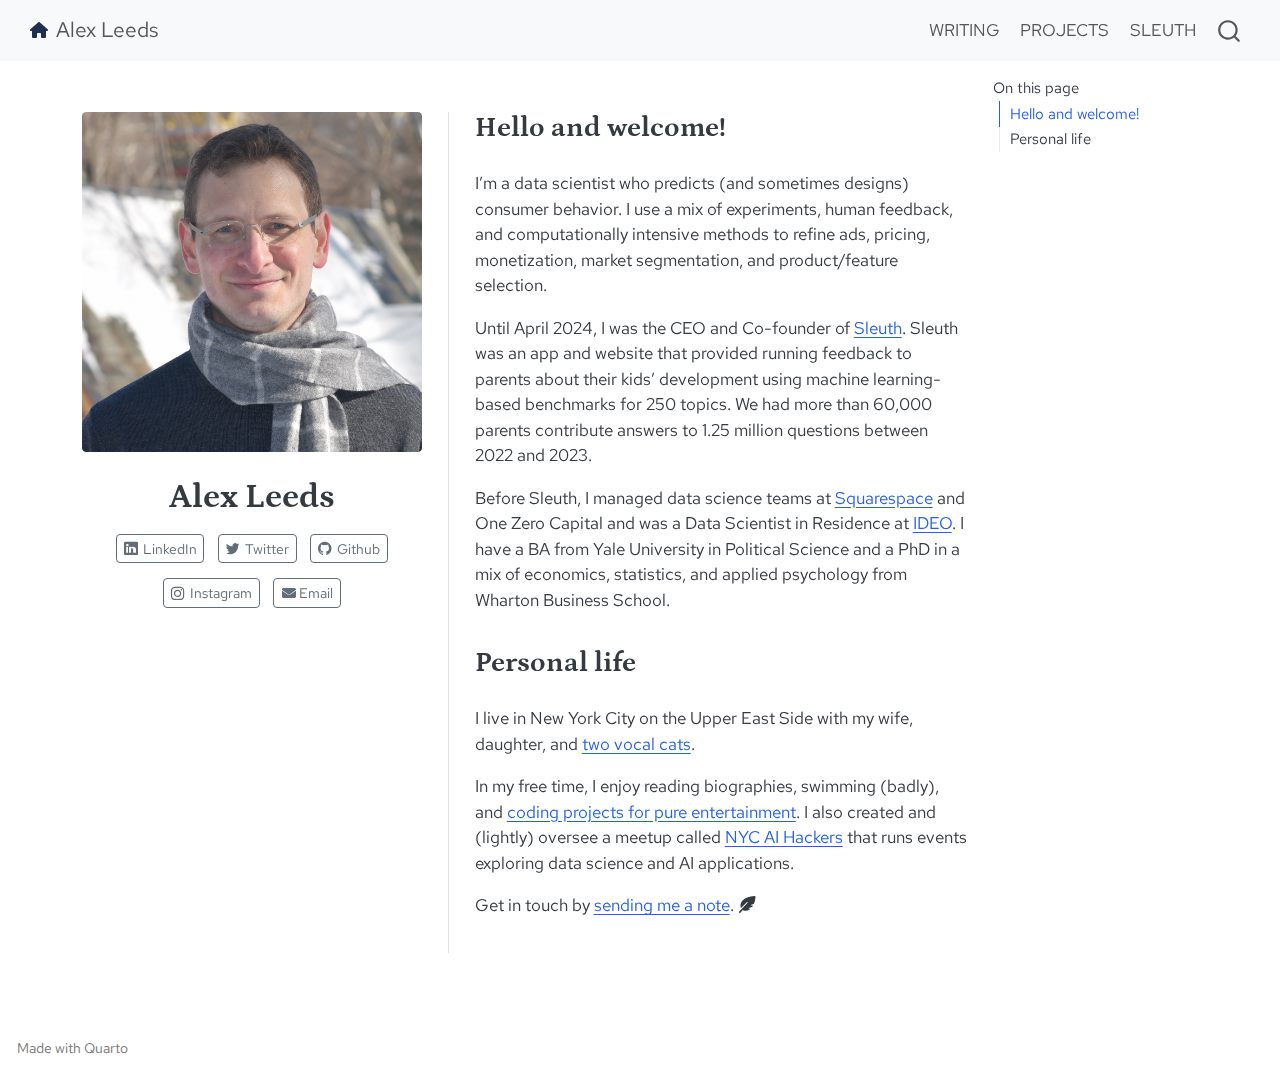
==== docs/index.html @ a62a5e2c "Small site updates" ====
<!DOCTYPE html>
<html xmlns="http://www.w3.org/1999/xhtml" lang="en" xml:lang="en"><head>

<meta charset="utf-8">
<meta name="generator" content="quarto-1.4.537">

<meta name="viewport" content="width=device-width, initial-scale=1.0, user-scalable=yes">


<title>Alex Leeds</title>
<style>
code{white-space: pre-wrap;}
span.smallcaps{font-variant: small-caps;}
div.columns{display: flex; gap: min(4vw, 1.5em);}
div.column{flex: auto; overflow-x: auto;}
div.hanging-indent{margin-left: 1.5em; text-indent: -1.5em;}
ul.task-list{list-style: none;}
ul.task-list li input[type="checkbox"] {
  width: 0.8em;
  margin: 0 0.8em 0.2em -1em; /* quarto-specific, see https://github.com/quarto-dev/quarto-cli/issues/4556 */ 
  vertical-align: middle;
}
</style>


<script src="site_libs/quarto-nav/quarto-nav.js"></script>
<script src="site_libs/quarto-nav/headroom.min.js"></script>
<script src="site_libs/clipboard/clipboard.min.js"></script>
<script src="site_libs/quarto-search/autocomplete.umd.js"></script>
<script src="site_libs/quarto-search/fuse.min.js"></script>
<script src="site_libs/quarto-search/quarto-search.js"></script>
<meta name="quarto:offset" content="./">
<script src="site_libs/quarto-html/quarto.js"></script>
<script src="site_libs/quarto-html/popper.min.js"></script>
<script src="site_libs/quarto-html/tippy.umd.min.js"></script>
<link href="site_libs/quarto-html/tippy.css" rel="stylesheet">
<link href="site_libs/quarto-html/quarto-syntax-highlighting.css" rel="stylesheet" id="quarto-text-highlighting-styles">
<script src="site_libs/bootstrap/bootstrap.min.js"></script>
<link href="site_libs/bootstrap/bootstrap-icons.css" rel="stylesheet">
<link href="site_libs/bootstrap/bootstrap.min.css" rel="stylesheet" id="quarto-bootstrap" data-mode="light">
<link href="site_libs/quarto-contrib/fontawesome6-0.1.0/all.css" rel="stylesheet">
<link href="site_libs/quarto-contrib/fontawesome6-0.1.0/latex-fontsize.css" rel="stylesheet">
<script id="quarto-search-options" type="application/json">{
  "location": "navbar",
  "copy-button": false,
  "collapse-after": 3,
  "panel-placement": "end",
  "type": "overlay",
  "limit": 50,
  "keyboard-shortcut": [
    "f",
    "/",
    "s"
  ],
  "show-item-context": false,
  "language": {
    "search-no-results-text": "No results",
    "search-matching-documents-text": "matching documents",
    "search-copy-link-title": "Copy link to search",
    "search-hide-matches-text": "Hide additional matches",
    "search-more-match-text": "more match in this document",
    "search-more-matches-text": "more matches in this document",
    "search-clear-button-title": "Clear",
    "search-text-placeholder": "",
    "search-detached-cancel-button-title": "Cancel",
    "search-submit-button-title": "Submit",
    "search-label": "Search"
  }
}</script>
<script type="application/ld+json">
{
  "@context":"http://www.schema.org",
  "@type":"Person",
  "name":"Alex Leeds",
  "jobTitle":"Data scientist",
  "height":"72 inches",
  "gender":"male",
  "description":"Alex Leeds is a data scientist living in NYC.",
  "url":"https://alexleeds.github.io",
  "address":{
    "@type":"PostalAddress",
    "addressLocality":"New York",
    "addressRegion":"NY",
    "postalCode":"10021",
    "addressCountry":"United States"
  },
  "birthDate":"1980-06-29",
  "birthPlace":"New York, NY"
}
</script>
<script>
  document.addEventListener('DOMContentLoaded', function () {
    const links = document.querySelectorAll('a[href^="http"]');
    links.forEach(link => {
      if (!link.href.includes(location.hostname)) {
        link.target = '_blank';
        // Optional: Add rel="noopener noreferrer" for security reasons
        link.rel = 'noopener noreferrer';
      }
    });
  });
</script>


<meta property="og:title" content="Alex Leeds">
<meta property="og:description" content="Alex Leeds is a data scientist living in NYC">
<meta property="og:image" content="https://alexleeds.github.io/img/alex_profile_photo_zoomed.jpg">
<meta property="og:site_name" content="Alex Leeds">
<meta name="twitter:title" content="Alex Leeds">
<meta name="twitter:description" content="Alex Leeds is a data scientist living in NYC">
<meta name="twitter:image" content="https://alexleeds.github.io/img/alex_profile_photo_zoomed.jpg">
<meta name="twitter:card" content="summary_large_image">
</head>

<body class="nav-fixed">

<div id="quarto-search-results"></div>
  <header id="quarto-header" class="headroom fixed-top">
    <nav class="navbar navbar-expand-lg " data-bs-theme="dark">
      <div class="navbar-container container-fluid">
      <div class="navbar-brand-container mx-auto">
    <a href="./index.html" class="navbar-brand navbar-brand-logo">
    <img src="./img/house-solid.svg" alt="" class="navbar-logo">
    </a>
    <a class="navbar-brand" href="./index.html">
    <span class="navbar-title">Alex Leeds</span>
    </a>
  </div>
            <div id="quarto-search" class="" title="Search"></div>
          <button class="navbar-toggler" type="button" data-bs-toggle="collapse" data-bs-target="#navbarCollapse" aria-controls="navbarCollapse" aria-expanded="false" aria-label="Toggle navigation" onclick="if (window.quartoToggleHeadroom) { window.quartoToggleHeadroom(); }">
  <span class="navbar-toggler-icon"></span>
</button>
          <div class="collapse navbar-collapse" id="navbarCollapse">
            <ul class="navbar-nav navbar-nav-scroll ms-auto">
  <li class="nav-item">
    <a class="nav-link" href="./writing"> 
<span class="menu-text">WRITING</span></a>
  </li>  
  <li class="nav-item">
    <a class="nav-link" href="./projects"> 
<span class="menu-text">PROJECTS</span></a>
  </li>  
  <li class="nav-item">
    <a class="nav-link" href="https://about.hellosleuth.com/"> 
<span class="menu-text">SLEUTH</span></a>
  </li>  
</ul>
          </div> <!-- /navcollapse -->
          <div class="quarto-navbar-tools">
</div>
      </div> <!-- /container-fluid -->
    </nav>
</header>
<!-- content -->
<div id="quarto-content" class="quarto-container page-columns page-rows-contents page-layout-full page-navbar">
<!-- sidebar -->
<!-- margin-sidebar -->
    <div id="quarto-margin-sidebar" class="sidebar margin-sidebar">
        <nav id="TOC" role="doc-toc" class="toc-active">
    <h2 id="toc-title">On this page</h2>
  <ul>
  <li><a href="#hello-and-welcome" id="toc-hello-and-welcome" class="nav-link active" data-scroll-target="#hello-and-welcome">Hello and welcome!</a></li>
  <li><a href="#personal-life" id="toc-personal-life" class="nav-link" data-scroll-target="#personal-life">Personal life</a></li>
  </ul>
</nav>
    </div>
<!-- main -->
<div class="quarto-about-trestles content column-page-left">
  <div class="about-entity">
    <img src="img/alex_profile_photo_zoomed.jpg" class="about-image
  rounded " style="width: 20em;">
<header id="title-block-header" class="quarto-title-block default">
<div class="quarto-title">
<h1 class="title">Alex Leeds</h1>
</div>
<div class="quarto-title-meta column-page-left">
  </div>
</header>
    <div class="about-links">
  <a href="https://www.linkedin.com/in/alexleeds/" class="about-link" rel="" target="">
    <i class="bi bi-linkedin"></i>
     <span class="about-link-text">LinkedIn</span>
  </a>
  <a href="https://twitter.com/xanleeds" class="about-link" rel="" target="">
    <i class="bi bi-twitter"></i>
     <span class="about-link-text">Twitter</span>
  </a>
  <a href="https://github.com/alexleeds" class="about-link" rel="" target="">
    <i class="bi bi-github"></i>
     <span class="about-link-text">Github</span>
  </a>
  <a href="https://www.instagram.com/xanleeds/" class="about-link" rel="" target="">
    <i class="bi bi-instagram"></i>
     <span class="about-link-text">Instagram</span>
  </a>
  <a href="mailto:alex.leeds+website@gmail.com" class="about-link" rel="" target="">
     <span class="about-link-text"><i class="fa-solid fa-envelope" aria-label="envelope"></i> Email</span>
  </a>
</div>
  </div>
  <div class="about-contents"><main class="content column-page-left" id="quarto-document-content">

<script type="application/ld+json"> {"@context":"http://www.schema.org","@type":"person","name":"Alex Leeds","jobTitle":"CEO and co-founder, Sleuth","height":"72 inches","gender":"male","description":"Alex Leeds is a data scientist working at the intersection of AI/ML, strategy, and operations.","url":"https://alexleeds.github.com","image":"https://alexleeds.github.com/img/IMG_5986.jpeg","address":{"@type":"PostalAddress","addressLocality":"New York","addressRegion":"NY","postalCode":"10021","birthDate":"1980-06-29","birthPlace":"New York, NYC","memberOf":[{"@type":"Organization","name":"NYC AI hackers"}],"nationality":[{"@type":"Country","name":"United States"},{"@type":"Country","name":"United States"}]}}
</script>
<section id="hello-and-welcome" class="level2">
<h2 data-anchor-id="hello-and-welcome">Hello and welcome!</h2>
<p>I’m a data scientist who predicts (and sometimes designs) consumer behavior. I use a mix of experiments, human feedback, and computationally intensive methods to refine ads, pricing, monetization, market segmentation, and product/feature selection.</p>
<p>Until April 2024, I was the CEO and Co-founder of <a href="https://about.hellosleuth.com/">Sleuth</a>. Sleuth was an app and website that provided running feedback to parents about their kids’ development using machine learning-based benchmarks for 250 topics. We had more than 60,000 parents contribute answers to 1.25 million questions between 2022 and 2023.</p>
<p>Before Sleuth, I managed data science teams at <a href="https://www.squarespace.com/">Squarespace</a> and One Zero Capital and was a Data Scientist in Residence at <a href="https://www.ideo.com/">IDEO</a>. I have a BA from Yale University in Political Science and a PhD in a mix of economics, statistics, and applied psychology from Wharton Business School.</p>
</section>
<section id="personal-life" class="level2">
<h2 data-anchor-id="personal-life">Personal life</h2>
<p>I live in New York City on the Upper East Side with my wife, daughter, and <a href="https://www.instagram.com/p/Bxz-7J6pzJs/">two vocal cats</a>.</p>
<p>In my free time, I enjoy reading biographies, swimming (badly), and <a href="./projects/">coding projects for pure entertainment</a>. I also created and (lightly) oversee a meetup called <a href="https://www.meetup.com/ai-hackers/">NYC AI Hackers</a> that runs events exploring data science and AI applications.</p>
<p>Get in touch by <a href="./mailto:alex.leeds+website@gmail.com">sending me a note</a>. <i class="fa-solid fa-feather-pointed" aria-label="feather-pointed"></i></p>


</section>
</main></div>
</div>
 <!-- /main -->
<script id="quarto-html-after-body" type="application/javascript">
window.document.addEventListener("DOMContentLoaded", function (event) {
  const toggleBodyColorMode = (bsSheetEl) => {
    const mode = bsSheetEl.getAttribute("data-mode");
    const bodyEl = window.document.querySelector("body");
    if (mode === "dark") {
      bodyEl.classList.add("quarto-dark");
      bodyEl.classList.remove("quarto-light");
    } else {
      bodyEl.classList.add("quarto-light");
      bodyEl.classList.remove("quarto-dark");
    }
  }
  const toggleBodyColorPrimary = () => {
    const bsSheetEl = window.document.querySelector("link#quarto-bootstrap");
    if (bsSheetEl) {
      toggleBodyColorMode(bsSheetEl);
    }
  }
  toggleBodyColorPrimary();  
  const isCodeAnnotation = (el) => {
    for (const clz of el.classList) {
      if (clz.startsWith('code-annotation-')) {                     
        return true;
      }
    }
    return false;
  }
  const clipboard = new window.ClipboardJS('.code-copy-button', {
    text: function(trigger) {
      const codeEl = trigger.previousElementSibling.cloneNode(true);
      for (const childEl of codeEl.children) {
        if (isCodeAnnotation(childEl)) {
          childEl.remove();
        }
      }
      return codeEl.innerText;
    }
  });
  clipboard.on('success', function(e) {
    // button target
    const button = e.trigger;
    // don't keep focus
    button.blur();
    // flash "checked"
    button.classList.add('code-copy-button-checked');
    var currentTitle = button.getAttribute("title");
    button.setAttribute("title", "Copied!");
    let tooltip;
    if (window.bootstrap) {
      button.setAttribute("data-bs-toggle", "tooltip");
      button.setAttribute("data-bs-placement", "left");
      button.setAttribute("data-bs-title", "Copied!");
      tooltip = new bootstrap.Tooltip(button, 
        { trigger: "manual", 
          customClass: "code-copy-button-tooltip",
          offset: [0, -8]});
      tooltip.show();    
    }
    setTimeout(function() {
      if (tooltip) {
        tooltip.hide();
        button.removeAttribute("data-bs-title");
        button.removeAttribute("data-bs-toggle");
        button.removeAttribute("data-bs-placement");
      }
      button.setAttribute("title", currentTitle);
      button.classList.remove('code-copy-button-checked');
    }, 1000);
    // clear code selection
    e.clearSelection();
  });
  function tippyHover(el, contentFn, onTriggerFn, onUntriggerFn) {
    const config = {
      allowHTML: true,
      maxWidth: 500,
      delay: 100,
      arrow: false,
      appendTo: function(el) {
          return el.parentElement;
      },
      interactive: true,
      interactiveBorder: 10,
      theme: 'quarto',
      placement: 'bottom-start',
    };
    if (contentFn) {
      config.content = contentFn;
    }
    if (onTriggerFn) {
      config.onTrigger = onTriggerFn;
    }
    if (onUntriggerFn) {
      config.onUntrigger = onUntriggerFn;
    }
    window.tippy(el, config); 
  }
  const noterefs = window.document.querySelectorAll('a[role="doc-noteref"]');
  for (var i=0; i<noterefs.length; i++) {
    const ref = noterefs[i];
    tippyHover(ref, function() {
      // use id or data attribute instead here
      let href = ref.getAttribute('data-footnote-href') || ref.getAttribute('href');
      try { href = new URL(href).hash; } catch {}
      const id = href.replace(/^#\/?/, "");
      const note = window.document.getElementById(id);
      return note.innerHTML;
    });
  }
  const xrefs = window.document.querySelectorAll('a.quarto-xref');
  const processXRef = (id, note) => {
    // Strip column container classes
    const stripColumnClz = (el) => {
      el.classList.remove("page-full", "page-columns");
      if (el.children) {
        for (const child of el.children) {
          stripColumnClz(child);
        }
      }
    }
    stripColumnClz(note)
    if (id === null || id.startsWith('sec-')) {
      // Special case sections, only their first couple elements
      const container = document.createElement("div");
      if (note.children && note.children.length > 2) {
        container.appendChild(note.children[0].cloneNode(true));
        for (let i = 1; i < note.children.length; i++) {
          const child = note.children[i];
          if (child.tagName === "P" && child.innerText === "") {
            continue;
          } else {
            container.appendChild(child.cloneNode(true));
            break;
          }
        }
        if (window.Quarto?.typesetMath) {
          window.Quarto.typesetMath(container);
        }
        return container.innerHTML
      } else {
        if (window.Quarto?.typesetMath) {
          window.Quarto.typesetMath(note);
        }
        return note.innerHTML;
      }
    } else {
      // Remove any anchor links if they are present
      const anchorLink = note.querySelector('a.anchorjs-link');
      if (anchorLink) {
        anchorLink.remove();
      }
      if (window.Quarto?.typesetMath) {
        window.Quarto.typesetMath(note);
      }
      return note.innerHTML;
    }
  }
  for (var i=0; i<xrefs.length; i++) {
    const xref = xrefs[i];
    tippyHover(xref, undefined, function(instance) {
      instance.disable();
      let url = xref.getAttribute('href');
      let hash = undefined; 
      if (url.startsWith('#')) {
        hash = url;
      } else {
        try { hash = new URL(url).hash; } catch {}
      }
      if (hash) {
        const id = hash.replace(/^#\/?/, "");
        const note = window.document.getElementById(id);
        if (note !== null) {
          try {
            const html = processXRef(id, note.cloneNode(true));
            instance.setContent(html);
          } finally {
            instance.enable();
            instance.show();
          }
        } else {
          // See if we can fetch this
          fetch(url.split('#')[0])
          .then(res => res.text())
          .then(html => {
            const parser = new DOMParser();
            const htmlDoc = parser.parseFromString(html, "text/html");
            const note = htmlDoc.getElementById(id);
            if (note !== null) {
              const html = processXRef(id, note);
              instance.setContent(html);
            } 
          }).finally(() => {
            instance.enable();
            instance.show();
          });
        }
      } else {
        // See if we can fetch a full url (with no hash to target)
        // This is a special case and we should probably do some content thinning / targeting
        fetch(url)
        .then(res => res.text())
        .then(html => {
          const parser = new DOMParser();
          const htmlDoc = parser.parseFromString(html, "text/html");
          const note = htmlDoc.querySelector('main.content');
          if (note !== null) {
            // This should only happen for chapter cross references
            // (since there is no id in the URL)
            // remove the first header
            if (note.children.length > 0 && note.children[0].tagName === "HEADER") {
              note.children[0].remove();
            }
            const html = processXRef(null, note);
            instance.setContent(html);
          } 
        }).finally(() => {
          instance.enable();
          instance.show();
        });
      }
    }, function(instance) {
    });
  }
      let selectedAnnoteEl;
      const selectorForAnnotation = ( cell, annotation) => {
        let cellAttr = 'data-code-cell="' + cell + '"';
        let lineAttr = 'data-code-annotation="' +  annotation + '"';
        const selector = 'span[' + cellAttr + '][' + lineAttr + ']';
        return selector;
      }
      const selectCodeLines = (annoteEl) => {
        const doc = window.document;
        const targetCell = annoteEl.getAttribute("data-target-cell");
        const targetAnnotation = annoteEl.getAttribute("data-target-annotation");
        const annoteSpan = window.document.querySelector(selectorForAnnotation(targetCell, targetAnnotation));
        const lines = annoteSpan.getAttribute("data-code-lines").split(",");
        const lineIds = lines.map((line) => {
          return targetCell + "-" + line;
        })
        let top = null;
        let height = null;
        let parent = null;
        if (lineIds.length > 0) {
            //compute the position of the single el (top and bottom and make a div)
            const el = window.document.getElementById(lineIds[0]);
            top = el.offsetTop;
            height = el.offsetHeight;
            parent = el.parentElement.parentElement;
          if (lineIds.length > 1) {
            const lastEl = window.document.getElementById(lineIds[lineIds.length - 1]);
            const bottom = lastEl.offsetTop + lastEl.offsetHeight;
            height = bottom - top;
          }
          if (top !== null && height !== null && parent !== null) {
            // cook up a div (if necessary) and position it 
            let div = window.document.getElementById("code-annotation-line-highlight");
            if (div === null) {
              div = window.document.createElement("div");
              div.setAttribute("id", "code-annotation-line-highlight");
              div.style.position = 'absolute';
              parent.appendChild(div);
            }
            div.style.top = top - 2 + "px";
            div.style.height = height + 4 + "px";
            div.style.left = 0;
            let gutterDiv = window.document.getElementById("code-annotation-line-highlight-gutter");
            if (gutterDiv === null) {
              gutterDiv = window.document.createElement("div");
              gutterDiv.setAttribute("id", "code-annotation-line-highlight-gutter");
              gutterDiv.style.position = 'absolute';
              const codeCell = window.document.getElementById(targetCell);
              const gutter = codeCell.querySelector('.code-annotation-gutter');
              gutter.appendChild(gutterDiv);
            }
            gutterDiv.style.top = top - 2 + "px";
            gutterDiv.style.height = height + 4 + "px";
          }
          selectedAnnoteEl = annoteEl;
        }
      };
      const unselectCodeLines = () => {
        const elementsIds = ["code-annotation-line-highlight", "code-annotation-line-highlight-gutter"];
        elementsIds.forEach((elId) => {
          const div = window.document.getElementById(elId);
          if (div) {
            div.remove();
          }
        });
        selectedAnnoteEl = undefined;
      };
        // Handle positioning of the toggle
    window.addEventListener(
      "resize",
      throttle(() => {
        elRect = undefined;
        if (selectedAnnoteEl) {
          selectCodeLines(selectedAnnoteEl);
        }
      }, 10)
    );
    function throttle(fn, ms) {
    let throttle = false;
    let timer;
      return (...args) => {
        if(!throttle) { // first call gets through
            fn.apply(this, args);
            throttle = true;
        } else { // all the others get throttled
            if(timer) clearTimeout(timer); // cancel #2
            timer = setTimeout(() => {
              fn.apply(this, args);
              timer = throttle = false;
            }, ms);
        }
      };
    }
      // Attach click handler to the DT
      const annoteDls = window.document.querySelectorAll('dt[data-target-cell]');
      for (const annoteDlNode of annoteDls) {
        annoteDlNode.addEventListener('click', (event) => {
          const clickedEl = event.target;
          if (clickedEl !== selectedAnnoteEl) {
            unselectCodeLines();
            const activeEl = window.document.querySelector('dt[data-target-cell].code-annotation-active');
            if (activeEl) {
              activeEl.classList.remove('code-annotation-active');
            }
            selectCodeLines(clickedEl);
            clickedEl.classList.add('code-annotation-active');
          } else {
            // Unselect the line
            unselectCodeLines();
            clickedEl.classList.remove('code-annotation-active');
          }
        });
      }
  const findCites = (el) => {
    const parentEl = el.parentElement;
    if (parentEl) {
      const cites = parentEl.dataset.cites;
      if (cites) {
        return {
          el,
          cites: cites.split(' ')
        };
      } else {
        return findCites(el.parentElement)
      }
    } else {
      return undefined;
    }
  };
  var bibliorefs = window.document.querySelectorAll('a[role="doc-biblioref"]');
  for (var i=0; i<bibliorefs.length; i++) {
    const ref = bibliorefs[i];
    const citeInfo = findCites(ref);
    if (citeInfo) {
      tippyHover(citeInfo.el, function() {
        var popup = window.document.createElement('div');
        citeInfo.cites.forEach(function(cite) {
          var citeDiv = window.document.createElement('div');
          citeDiv.classList.add('hanging-indent');
          citeDiv.classList.add('csl-entry');
          var biblioDiv = window.document.getElementById('ref-' + cite);
          if (biblioDiv) {
            citeDiv.innerHTML = biblioDiv.innerHTML;
          }
          popup.appendChild(citeDiv);
        });
        return popup.innerHTML;
      });
    }
  }
});
</script>
</div> <!-- /content -->
<footer class="footer">
  <div class="nav-footer">
    <div class="nav-footer-left">
<p>Made with Quarto</p>
</div>   
    <div class="nav-footer-center">
      &nbsp;
    </div>
    <div class="nav-footer-right">
      &nbsp;
    </div>
  </div>
</footer>




</body></html>
---- docs/site_libs/quarto-html/tippy.css ----
.tippy-box[data-animation=fade][data-state=hidden]{opacity:0}[data-tippy-root]{max-width:calc(100vw - 10px)}.tippy-box{position:relative;background-color:#333;color:#fff;border-radius:4px;font-size:14px;line-height:1.4;white-space:normal;outline:0;transition-property:transform,visibility,opacity}.tippy-box[data-placement^=top]>.tippy-arrow{bottom:0}.tippy-box[data-placement^=top]>.tippy-arrow:before{bottom:-7px;left:0;border-width:8px 8px 0;border-top-color:initial;transform-origin:center top}.tippy-box[data-placement^=bottom]>.tippy-arrow{top:0}.tippy-box[data-placement^=bottom]>.tippy-arrow:before{top:-7px;left:0;border-width:0 8px 8px;border-bottom-color:initial;transform-origin:center bottom}.tippy-box[data-placement^=left]>.tippy-arrow{right:0}.tippy-box[data-placement^=left]>.tippy-arrow:before{border-width:8px 0 8px 8px;border-left-color:initial;right:-7px;transform-origin:center left}.tippy-box[data-placement^=right]>.tippy-arrow{left:0}.tippy-box[data-placement^=right]>.tippy-arrow:before{left:-7px;border-width:8px 8px 8px 0;border-right-color:initial;transform-origin:center right}.tippy-box[data-inertia][data-state=visible]{transition-timing-function:cubic-bezier(.54,1.5,.38,1.11)}.tippy-arrow{width:16px;height:16px;color:#333}.tippy-arrow:before{content:"";position:absolute;border-color:transparent;border-style:solid}.tippy-content{position:relative;padding:5px 9px;z-index:1}
---- docs/site_libs/quarto-html/quarto-syntax-highlighting.css ----
/* quarto syntax highlight colors */
:root {
  --quarto-hl-ot-color: #003B4F;
  --quarto-hl-at-color: #657422;
  --quarto-hl-ss-color: #20794D;
  --quarto-hl-an-color: #5E5E5E;
  --quarto-hl-fu-color: #4758AB;
  --quarto-hl-st-color: #20794D;
  --quarto-hl-cf-color: #003B4F;
  --quarto-hl-op-color: #5E5E5E;
  --quarto-hl-er-color: #AD0000;
  --quarto-hl-bn-color: #AD0000;
  --quarto-hl-al-color: #AD0000;
  --quarto-hl-va-color: #111111;
  --quarto-hl-bu-color: inherit;
  --quarto-hl-ex-color: inherit;
  --quarto-hl-pp-color: #AD0000;
  --quarto-hl-in-color: #5E5E5E;
  --quarto-hl-vs-color: #20794D;
  --quarto-hl-wa-color: #5E5E5E;
  --quarto-hl-do-color: #5E5E5E;
  --quarto-hl-im-color: #00769E;
  --quarto-hl-ch-color: #20794D;
  --quarto-hl-dt-color: #AD0000;
  --quarto-hl-fl-color: #AD0000;
  --quarto-hl-co-color: #5E5E5E;
  --quarto-hl-cv-color: #5E5E5E;
  --quarto-hl-cn-color: #8f5902;
  --quarto-hl-sc-color: #5E5E5E;
  --quarto-hl-dv-color: #AD0000;
  --quarto-hl-kw-color: #003B4F;
}

/* other quarto variables */
:root {
  --quarto-font-monospace: SFMono-Regular, Menlo, Monaco, Consolas, "Liberation Mono", "Courier New", monospace;
}

pre > code.sourceCode > span {
  color: #003B4F;
}

code span {
  color: #003B4F;
}

code.sourceCode > span {
  color: #003B4F;
}

div.sourceCode,
div.sourceCode pre.sourceCode {
  color: #003B4F;
}

code span.ot {
  color: #003B4F;
  font-style: inherit;
}

code span.at {
  color: #657422;
  font-style: inherit;
}

code span.ss {
  color: #20794D;
  font-style: inherit;
}

code span.an {
  color: #5E5E5E;
  font-style: inherit;
}

code span.fu {
  color: #4758AB;
  font-style: inherit;
}

code span.st {
  color: #20794D;
  font-style: inherit;
}

code span.cf {
  color: #003B4F;
  font-style: inherit;
}

code span.op {
  color: #5E5E5E;
  font-style: inherit;
}

code span.er {
  color: #AD0000;
  font-style: inherit;
}

code span.bn {
  color: #AD0000;
  font-style: inherit;
}

code span.al {
  color: #AD0000;
  font-style: inherit;
}

code span.va {
  color: #111111;
  font-style: inherit;
}

code span.bu {
  font-style: inherit;
}

code span.ex {
  font-style: inherit;
}

code span.pp {
  color: #AD0000;
  font-style: inherit;
}

code span.in {
  color: #5E5E5E;
  font-style: inherit;
}

code span.vs {
  color: #20794D;
  font-style: inherit;
}

code span.wa {
  color: #5E5E5E;
  font-style: italic;
}

code span.do {
  color: #5E5E5E;
  font-style: italic;
}

code span.im {
  color: #00769E;
  font-style: inherit;
}

code span.ch {
  color: #20794D;
  font-style: inherit;
}

code span.dt {
  color: #AD0000;
  font-style: inherit;
}

code span.fl {
  color: #AD0000;
  font-style: inherit;
}

code span.co {
  color: #5E5E5E;
  font-style: inherit;
}

code span.cv {
  color: #5E5E5E;
  font-style: italic;
}

code span.cn {
  color: #8f5902;
  font-style: inherit;
}

code span.sc {
  color: #5E5E5E;
  font-style: inherit;
}

code span.dv {
  color: #AD0000;
  font-style: inherit;
}

code span.kw {
  color: #003B4F;
  font-style: inherit;
}

.prevent-inlining {
  content: "</";
}

/*# sourceMappingURL=debc5d5d77c3f9108843748ff7464032.css.map */
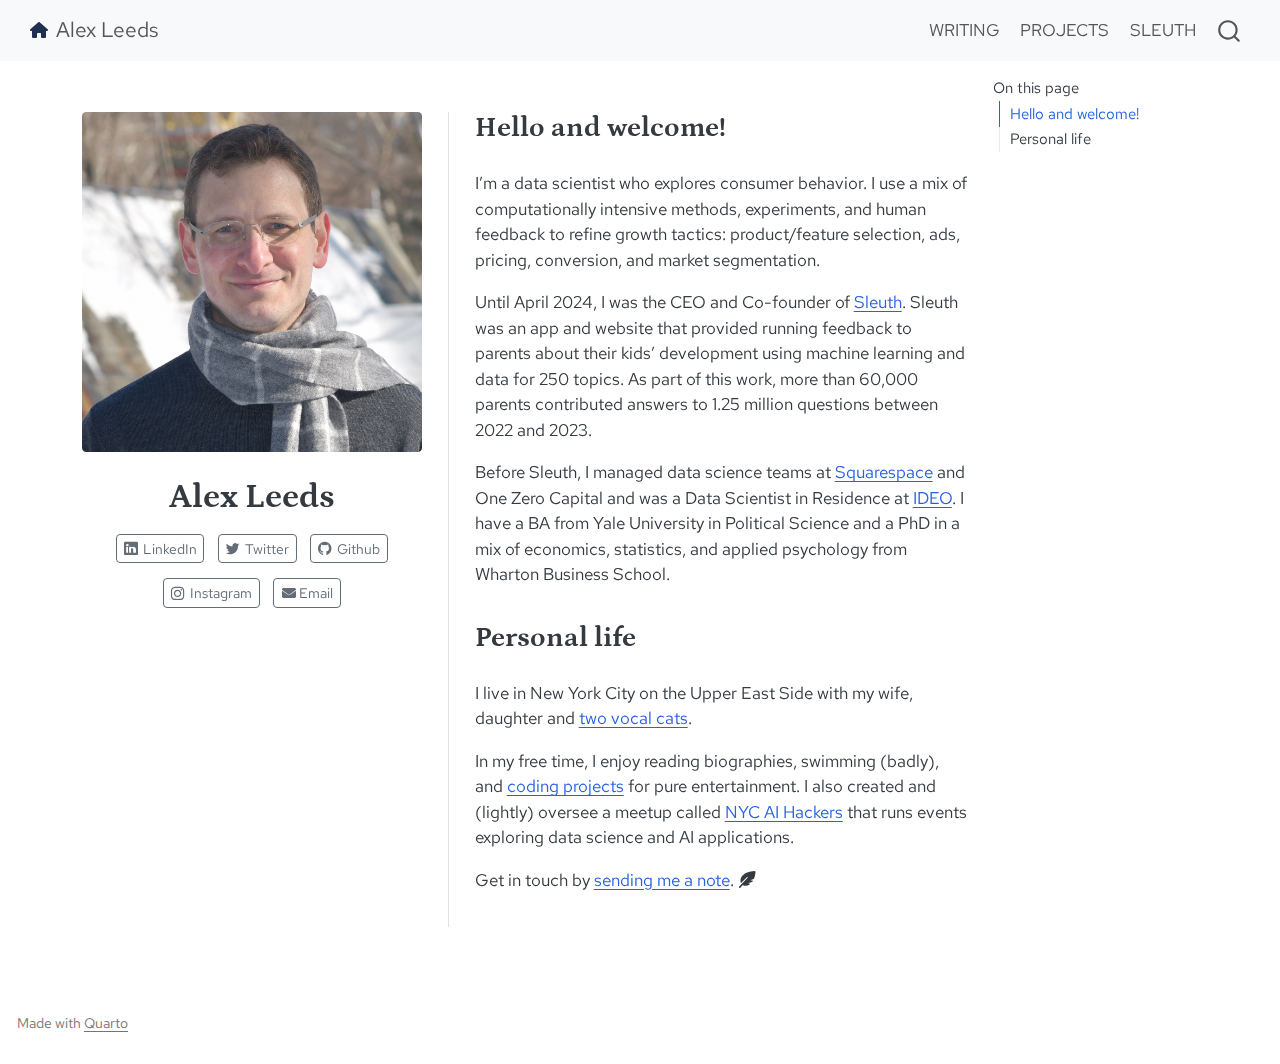
==== commit c1a0c832: "small fixes and favicon addition" ====
--- a/docs/index.html
+++ b/docs/index.html
@@ -30,6 +30,7 @@
 <script src="site_libs/quarto-search/fuse.min.js"></script>
 <script src="site_libs/quarto-search/quarto-search.js"></script>
 <meta name="quarto:offset" content="./">
+<link href="./img/letter_a_by_md_tanvirul_haque.jpg" rel="icon" type="image/jpeg">
 <script src="site_libs/quarto-html/quarto.js"></script>
 <script src="site_libs/quarto-html/popper.min.js"></script>
 <script src="site_libs/quarto-html/tippy.umd.min.js"></script>
@@ -76,7 +77,7 @@
   "height":"72 inches",
   "gender":"male",
   "description":"Alex Leeds is a data scientist living in NYC.",
-  "url":"https://alexleeds.github.io",
+  "url":"https://alexleeds.com",
   "address":{
     "@type":"PostalAddress",
     "addressLocality":"New York",
@@ -104,11 +105,11 @@
 
 <meta property="og:title" content="Alex Leeds">
 <meta property="og:description" content="Alex Leeds is a data scientist living in NYC">
-<meta property="og:image" content="https://alexleeds.github.io/img/alex_profile_photo_zoomed.jpg">
+<meta property="og:image" content="https://alexleeds.com/img/alex_profile_photo_zoomed.jpg">
 <meta property="og:site_name" content="Alex Leeds">
 <meta name="twitter:title" content="Alex Leeds">
 <meta name="twitter:description" content="Alex Leeds is a data scientist living in NYC">
-<meta name="twitter:image" content="https://alexleeds.github.io/img/alex_profile_photo_zoomed.jpg">
+<meta name="twitter:image" content="https://alexleeds.com/img/alex_profile_photo_zoomed.jpg">
 <meta name="twitter:card" content="summary_large_image">
 </head>
 
@@ -200,18 +201,18 @@
   </div>
   <div class="about-contents"><main class="content column-page-left" id="quarto-document-content">
 
-<script type="application/ld+json"> {"@context":"http://www.schema.org","@type":"person","name":"Alex Leeds","jobTitle":"CEO and co-founder, Sleuth","height":"72 inches","gender":"male","description":"Alex Leeds is a data scientist working at the intersection of AI/ML, strategy, and operations.","url":"https://alexleeds.github.com","image":"https://alexleeds.github.com/img/IMG_5986.jpeg","address":{"@type":"PostalAddress","addressLocality":"New York","addressRegion":"NY","postalCode":"10021","birthDate":"1980-06-29","birthPlace":"New York, NYC","memberOf":[{"@type":"Organization","name":"NYC AI hackers"}],"nationality":[{"@type":"Country","name":"United States"},{"@type":"Country","name":"United States"}]}}
+<script type="application/ld+json"> {"@context":"http://www.schema.org","@type":"person","name":"Alex Leeds","jobTitle":"CEO and co-founder, Sleuth","height":"72 inches","gender":"male","description":"Alex Leeds is a data scientist working at the intersection of AI/ML, strategy, and operations.","url":"https://alex.leeds.com","image":"https://alexleeds.com/img/IMG_5986.jpeg","address":{"@type":"PostalAddress","addressLocality":"New York","addressRegion":"NY","postalCode":"10021","birthDate":"1980-06-29","birthPlace":"New York, NYC","memberOf":[{"@type":"Organization","name":"NYC AI hackers"}],"nationality":[{"@type":"Country","name":"United States"},{"@type":"Country","name":"United States"}]}}
 </script>
 <section id="hello-and-welcome" class="level2">
 <h2 data-anchor-id="hello-and-welcome">Hello and welcome!</h2>
-<p>I’m a data scientist who predicts (and sometimes designs) consumer behavior. I use a mix of experiments, human feedback, and computationally intensive methods to refine ads, pricing, monetization, market segmentation, and product/feature selection.</p>
-<p>Until April 2024, I was the CEO and Co-founder of <a href="https://about.hellosleuth.com/">Sleuth</a>. Sleuth was an app and website that provided running feedback to parents about their kids’ development using machine learning-based benchmarks for 250 topics. We had more than 60,000 parents contribute answers to 1.25 million questions between 2022 and 2023.</p>
+<p>I’m a data scientist who explores consumer behavior. I use a mix of computationally intensive methods, experiments, and human feedback to refine growth tactics: product/feature selection, ads, pricing, conversion, and market segmentation.</p>
+<p>Until April 2024, I was the CEO and Co-founder of <a href="https://about.hellosleuth.com/">Sleuth</a>. Sleuth was an app and website that provided running feedback to parents about their kids’ development using machine learning and data for 250 topics. As part of this work, more than 60,000 parents contributed answers to 1.25 million questions between 2022 and 2023.</p>
 <p>Before Sleuth, I managed data science teams at <a href="https://www.squarespace.com/">Squarespace</a> and One Zero Capital and was a Data Scientist in Residence at <a href="https://www.ideo.com/">IDEO</a>. I have a BA from Yale University in Political Science and a PhD in a mix of economics, statistics, and applied psychology from Wharton Business School.</p>
 </section>
 <section id="personal-life" class="level2">
 <h2 data-anchor-id="personal-life">Personal life</h2>
-<p>I live in New York City on the Upper East Side with my wife, daughter, and <a href="https://www.instagram.com/p/Bxz-7J6pzJs/">two vocal cats</a>.</p>
-<p>In my free time, I enjoy reading biographies, swimming (badly), and <a href="./projects/">coding projects for pure entertainment</a>. I also created and (lightly) oversee a meetup called <a href="https://www.meetup.com/ai-hackers/">NYC AI Hackers</a> that runs events exploring data science and AI applications.</p>
+<p>I live in New York City on the Upper East Side with my wife, daughter and <a href="https://www.instagram.com/p/Bxz-7J6pzJs/">two vocal cats</a>.</p>
+<p>In my free time, I enjoy reading biographies, swimming (badly), and <a href="./projects/">coding projects</a> for pure entertainment. I also created and (lightly) oversee a meetup called <a href="https://www.meetup.com/ai-hackers/">NYC AI Hackers</a> that runs events exploring data science and AI applications.</p>
 <p>Get in touch by <a href="./mailto:alex.leeds+website@gmail.com">sending me a note</a>. <i class="fa-solid fa-feather-pointed" aria-label="feather-pointed"></i></p>
 
 
@@ -598,7 +599,7 @@
 <footer class="footer">
   <div class="nav-footer">
     <div class="nav-footer-left">
-<p>Made with Quarto</p>
+<p>Made with <a href="https://quarto.org/">Quarto</a></p>
 </div>   
     <div class="nav-footer-center">
       &nbsp;
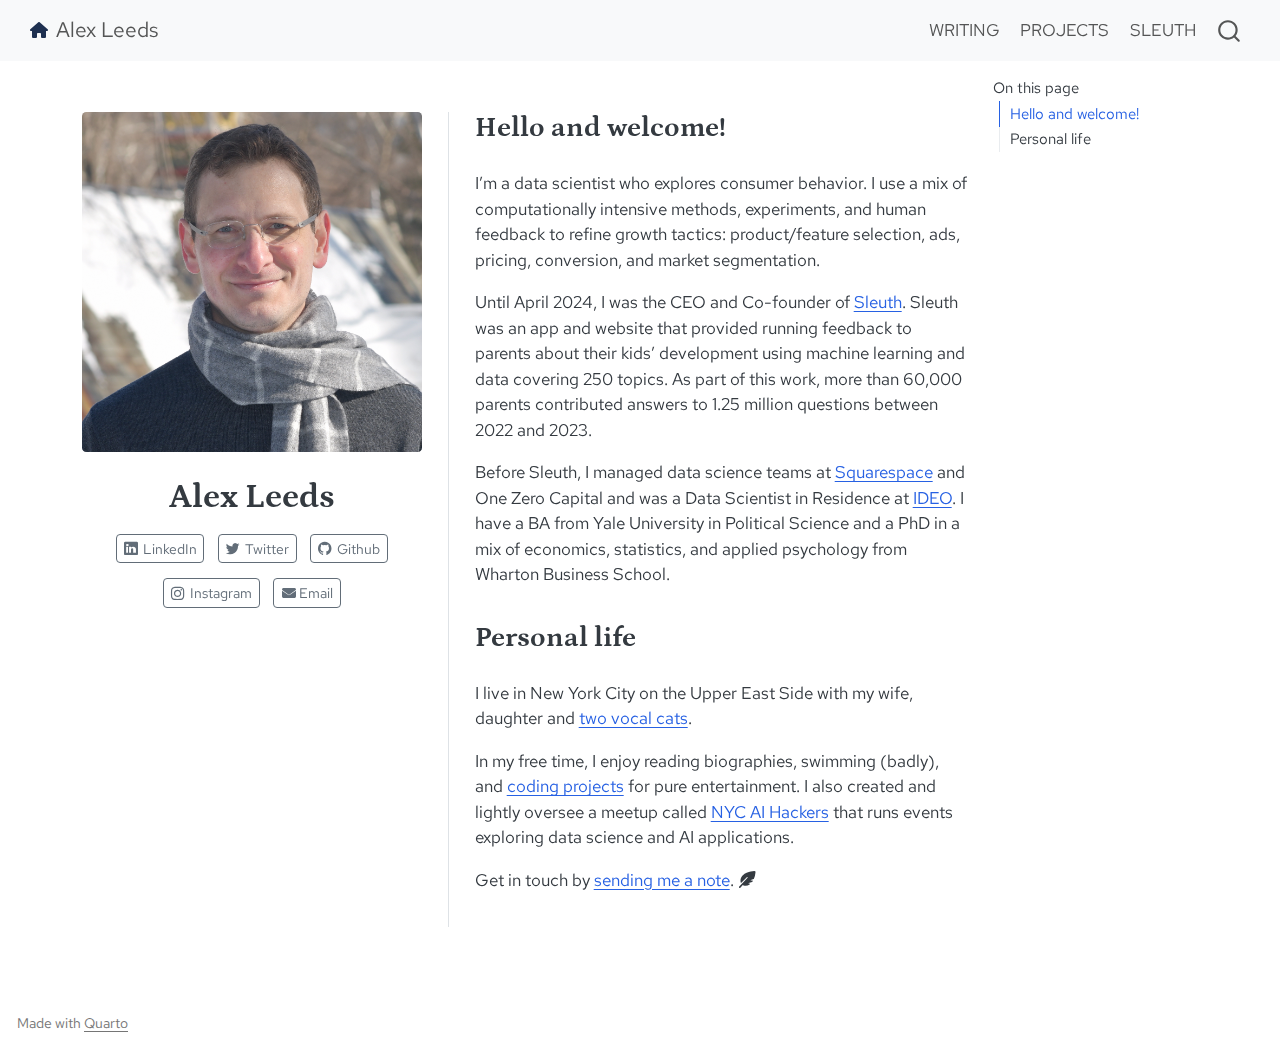
==== commit 543438c5: "small fixes to text" ====
--- a/docs/index.html
+++ b/docs/index.html
@@ -206,13 +206,13 @@
 <section id="hello-and-welcome" class="level2">
 <h2 data-anchor-id="hello-and-welcome">Hello and welcome!</h2>
 <p>I’m a data scientist who explores consumer behavior. I use a mix of computationally intensive methods, experiments, and human feedback to refine growth tactics: product/feature selection, ads, pricing, conversion, and market segmentation.</p>
-<p>Until April 2024, I was the CEO and Co-founder of <a href="https://about.hellosleuth.com/">Sleuth</a>. Sleuth was an app and website that provided running feedback to parents about their kids’ development using machine learning and data for 250 topics. As part of this work, more than 60,000 parents contributed answers to 1.25 million questions between 2022 and 2023.</p>
+<p>Until April 2024, I was the CEO and Co-founder of <a href="https://about.hellosleuth.com/">Sleuth</a>. Sleuth was an app and website that provided running feedback to parents about their kids’ development using machine learning and data covering 250 topics. As part of this work, more than 60,000 parents contributed answers to 1.25 million questions between 2022 and 2023.</p>
 <p>Before Sleuth, I managed data science teams at <a href="https://www.squarespace.com/">Squarespace</a> and One Zero Capital and was a Data Scientist in Residence at <a href="https://www.ideo.com/">IDEO</a>. I have a BA from Yale University in Political Science and a PhD in a mix of economics, statistics, and applied psychology from Wharton Business School.</p>
 </section>
 <section id="personal-life" class="level2">
 <h2 data-anchor-id="personal-life">Personal life</h2>
 <p>I live in New York City on the Upper East Side with my wife, daughter and <a href="https://www.instagram.com/p/Bxz-7J6pzJs/">two vocal cats</a>.</p>
-<p>In my free time, I enjoy reading biographies, swimming (badly), and <a href="./projects/">coding projects</a> for pure entertainment. I also created and (lightly) oversee a meetup called <a href="https://www.meetup.com/ai-hackers/">NYC AI Hackers</a> that runs events exploring data science and AI applications.</p>
+<p>In my free time, I enjoy reading biographies, swimming (badly), and <a href="./projects/">coding projects</a> for pure entertainment. I also created and lightly oversee a meetup called <a href="https://www.meetup.com/ai-hackers/">NYC AI Hackers</a> that runs events exploring data science and AI applications.</p>
 <p>Get in touch by <a href="./mailto:alex.leeds+website@gmail.com">sending me a note</a>. <i class="fa-solid fa-feather-pointed" aria-label="feather-pointed"></i></p>
 
 
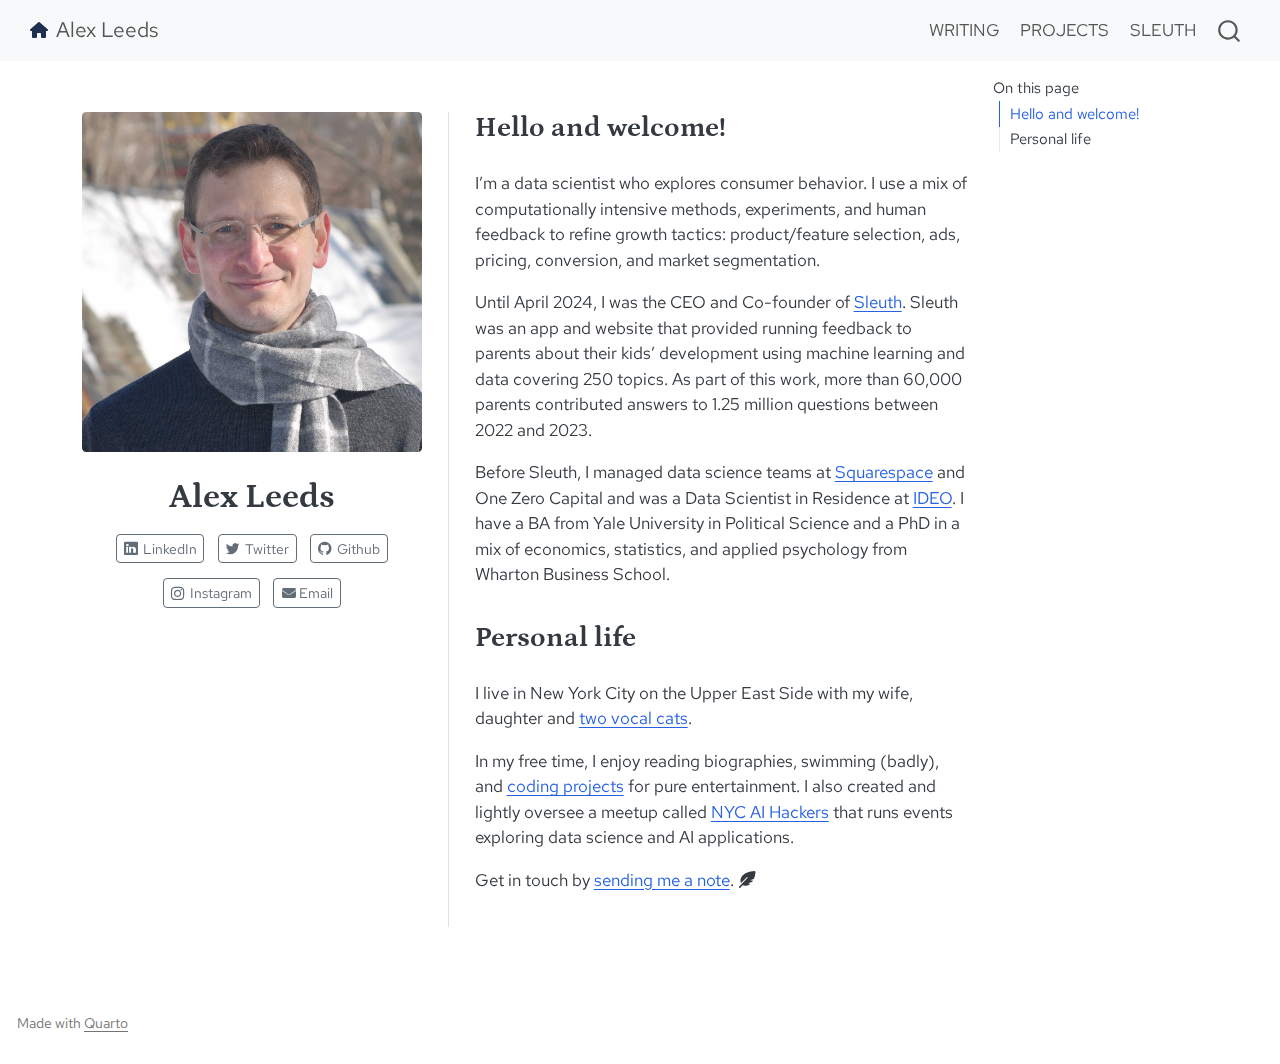
==== commit a2caf092: "shrinking profile image file size" ====
--- a/docs/index.html
+++ b/docs/index.html
@@ -105,11 +105,11 @@
 
 <meta property="og:title" content="Alex Leeds">
 <meta property="og:description" content="Alex Leeds is a data scientist living in NYC">
-<meta property="og:image" content="https://alexleeds.com/img/alex_profile_photo_zoomed.jpg">
+<meta property="og:image" content="https://alexleeds.com/img/alex_profile_photo_zoomed_shrunk.jpg">
 <meta property="og:site_name" content="Alex Leeds">
 <meta name="twitter:title" content="Alex Leeds">
 <meta name="twitter:description" content="Alex Leeds is a data scientist living in NYC">
-<meta name="twitter:image" content="https://alexleeds.com/img/alex_profile_photo_zoomed.jpg">
+<meta name="twitter:image" content="https://alexleeds.com/img/alex_profile_photo_zoomed_shrunk.jpg">
 <meta name="twitter:card" content="summary_large_image">
 </head>
 
@@ -168,7 +168,7 @@
 <!-- main -->
 <div class="quarto-about-trestles content column-page-left">
   <div class="about-entity">
-    <img src="img/alex_profile_photo_zoomed.jpg" class="about-image
+    <img src="img/alex_profile_photo_zoomed_shrunk.jpg" class="about-image
   rounded " style="width: 20em;">
 <header id="title-block-header" class="quarto-title-block default">
 <div class="quarto-title">
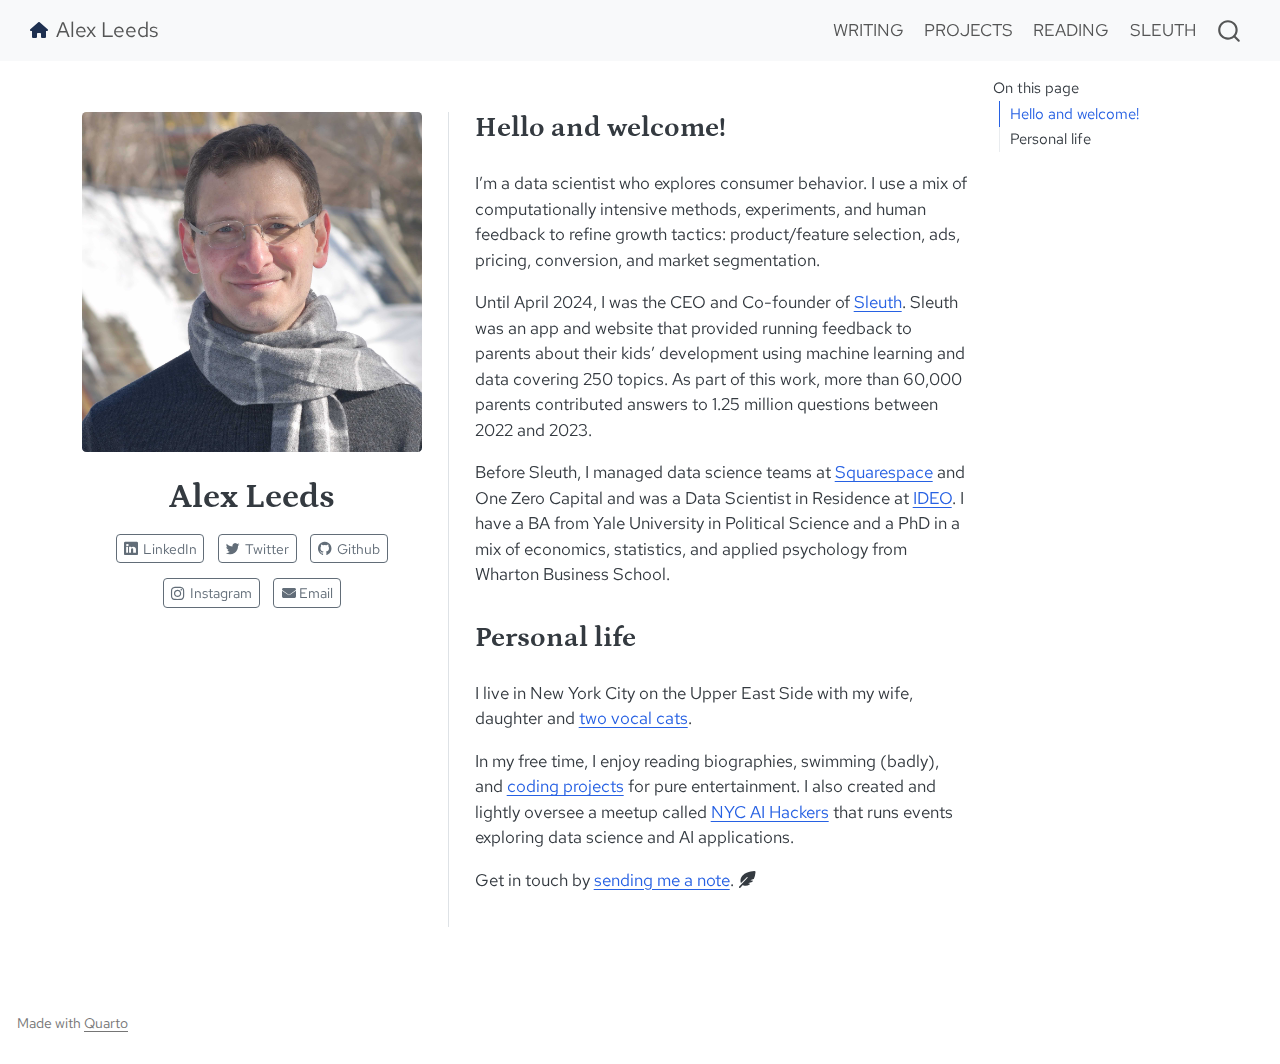
==== commit 03b48732: "Adding first reading review" ====
--- a/docs/index.html
+++ b/docs/index.html
@@ -142,7 +142,11 @@
 <span class="menu-text">PROJECTS</span></a>
   </li>  
   <li class="nav-item">
-    <a class="nav-link" href="https://about.hellosleuth.com/"> 
+    <a class="nav-link" href="./reading"> 
+<span class="menu-text">READING</span></a>
+  </li>  
+  <li class="nav-item">
+    <a class="nav-link" href="https://hellosleuth.com/"> 
 <span class="menu-text">SLEUTH</span></a>
   </li>  
 </ul>
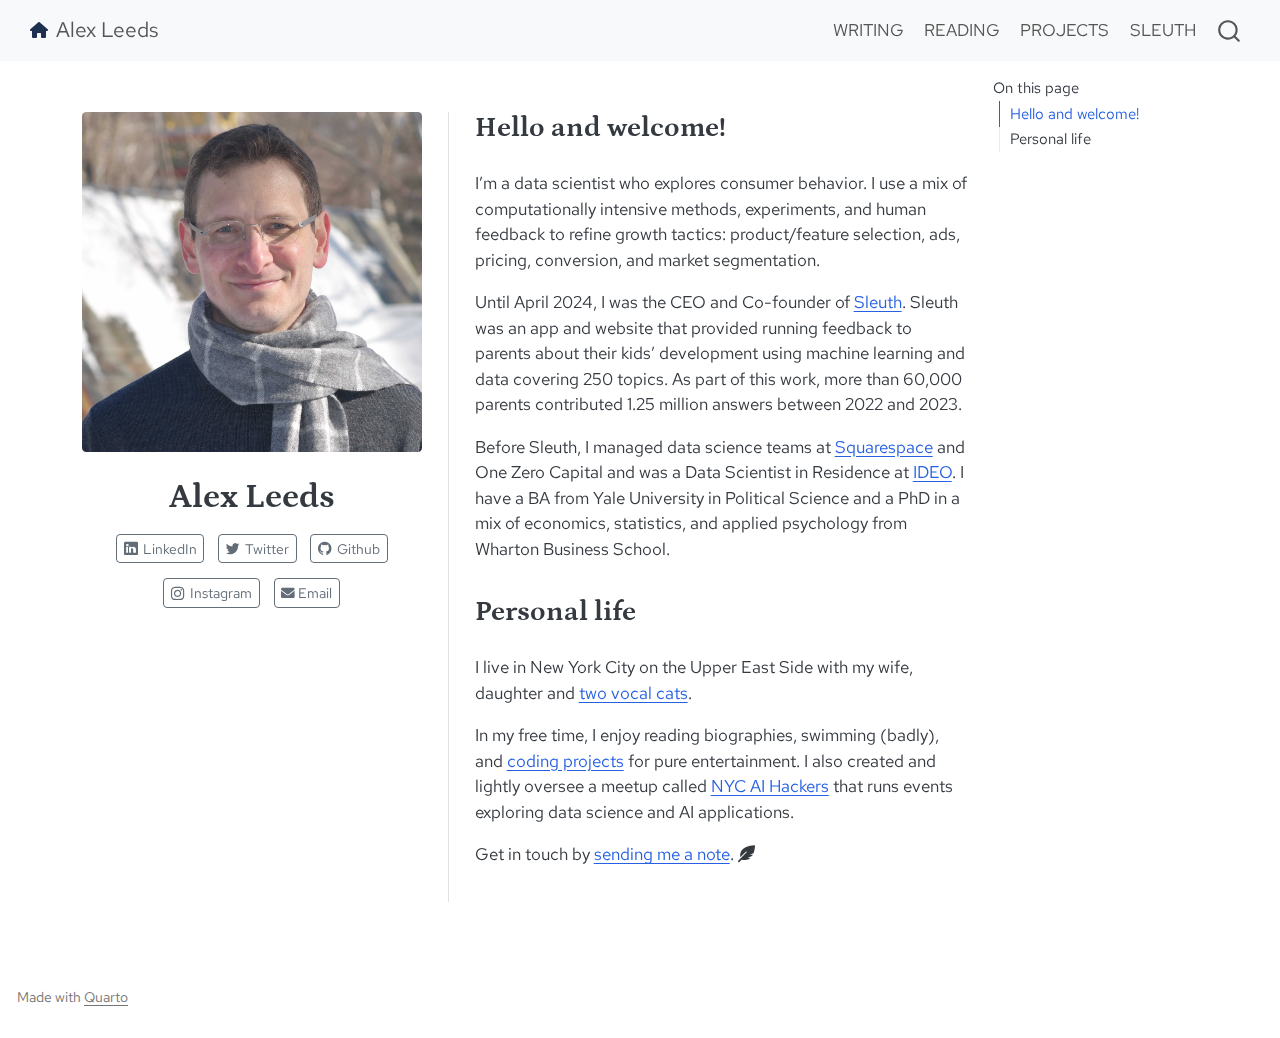
==== commit 2782be4a: "Responsive view on mobile" ====
--- a/docs/index.html
+++ b/docs/index.html
@@ -68,34 +68,53 @@
     "search-label": "Search"
   }
 }</script>
+<script async="" src="https://www.googletagmanager.com/gtag/js?id=G-55MDQLPS7F"></script>
+
+<script type="text/javascript">
+
+window.dataLayer = window.dataLayer || [];
+function gtag(){dataLayer.push(arguments);}
+gtag('js', new Date());
+gtag('config', 'G-55MDQLPS7F', { 'anonymize_ip': true});
+</script>
+<link href="https://cdnjs.cloudflare.com/ajax/libs/font-awesome/6.0.0-beta3/css/all.min.css" rel="stylesheet">
+
+<script async="" src="https://www.googletagmanager.com/gtag/js?id=G-55MDQLPS7F"></script>
+<script>
+  window.dataLayer = window.dataLayer || [];
+  function gtag(){dataLayer.push(arguments);}
+  gtag('js', new Date());
+  gtag('config', 'G-55MDQLPS7F');
+</script>
+
 <script type="application/ld+json">
 {
-  "@context":"http://www.schema.org",
-  "@type":"Person",
-  "name":"Alex Leeds",
-  "jobTitle":"Data scientist",
-  "height":"72 inches",
-  "gender":"male",
-  "description":"Alex Leeds is a data scientist living in NYC.",
-  "url":"https://alexleeds.com",
-  "address":{
-    "@type":"PostalAddress",
-    "addressLocality":"New York",
-    "addressRegion":"NY",
-    "postalCode":"10021",
-    "addressCountry":"United States"
+  "@context": "http://www.schema.org",
+  "@type": "Person",
+  "name": "Alex Leeds",
+  "jobTitle": "Data scientist",
+  "height": "72 inches",
+  "gender": "male",
+  "description": "Alex Leeds is a data scientist living in NYC.",
+  "url": "https://alexleeds.com",
+  "address": {
+    "@type": "PostalAddress",
+    "addressLocality": "New York",
+    "addressRegion": "NY",
+    "postalCode": "10021",
+    "addressCountry": "United States"
   },
-  "birthDate":"1980-06-29",
-  "birthPlace":"New York, NY"
+  "birthDate": "1980-06-29",
+  "birthPlace": "New York, NY"
 }
 </script>
+
 <script>
   document.addEventListener('DOMContentLoaded', function () {
     const links = document.querySelectorAll('a[href^="http"]');
     links.forEach(link => {
       if (!link.href.includes(location.hostname)) {
         link.target = '_blank';
-        // Optional: Add rel="noopener noreferrer" for security reasons
         link.rel = 'noopener noreferrer';
       }
     });
@@ -138,12 +157,12 @@
 <span class="menu-text">WRITING</span></a>
   </li>  
   <li class="nav-item">
+    <a class="nav-link" href="./reading"> 
+<span class="menu-text">READING</span></a>
+  </li>  
+  <li class="nav-item">
     <a class="nav-link" href="./projects"> 
 <span class="menu-text">PROJECTS</span></a>
-  </li>  
-  <li class="nav-item">
-    <a class="nav-link" href="./reading"> 
-<span class="menu-text">READING</span></a>
   </li>  
   <li class="nav-item">
     <a class="nav-link" href="https://hellosleuth.com/"> 
@@ -205,12 +224,10 @@
   </div>
   <div class="about-contents"><main class="content column-page-left" id="quarto-document-content">
 
-<script type="application/ld+json"> {"@context":"http://www.schema.org","@type":"person","name":"Alex Leeds","jobTitle":"CEO and co-founder, Sleuth","height":"72 inches","gender":"male","description":"Alex Leeds is a data scientist working at the intersection of AI/ML, strategy, and operations.","url":"https://alex.leeds.com","image":"https://alexleeds.com/img/IMG_5986.jpeg","address":{"@type":"PostalAddress","addressLocality":"New York","addressRegion":"NY","postalCode":"10021","birthDate":"1980-06-29","birthPlace":"New York, NYC","memberOf":[{"@type":"Organization","name":"NYC AI hackers"}],"nationality":[{"@type":"Country","name":"United States"},{"@type":"Country","name":"United States"}]}}
-</script>
 <section id="hello-and-welcome" class="level2">
 <h2 data-anchor-id="hello-and-welcome">Hello and welcome!</h2>
 <p>I’m a data scientist who explores consumer behavior. I use a mix of computationally intensive methods, experiments, and human feedback to refine growth tactics: product/feature selection, ads, pricing, conversion, and market segmentation.</p>
-<p>Until April 2024, I was the CEO and Co-founder of <a href="https://about.hellosleuth.com/">Sleuth</a>. Sleuth was an app and website that provided running feedback to parents about their kids’ development using machine learning and data covering 250 topics. As part of this work, more than 60,000 parents contributed answers to 1.25 million questions between 2022 and 2023.</p>
+<p>Until April 2024, I was the CEO and Co-founder of <a href="https://about.hellosleuth.com/">Sleuth</a>. Sleuth was an app and website that provided running feedback to parents about their kids’ development using machine learning and data covering 250 topics. As part of this work, more than 60,000 parents contributed 1.25 million answers between 2022 and 2023.</p>
 <p>Before Sleuth, I managed data science teams at <a href="https://www.squarespace.com/">Squarespace</a> and One Zero Capital and was a Data Scientist in Residence at <a href="https://www.ideo.com/">IDEO</a>. I have a BA from Yale University in Political Science and a PhD in a mix of economics, statistics, and applied psychology from Wharton Business School.</p>
 </section>
 <section id="personal-life" class="level2">
